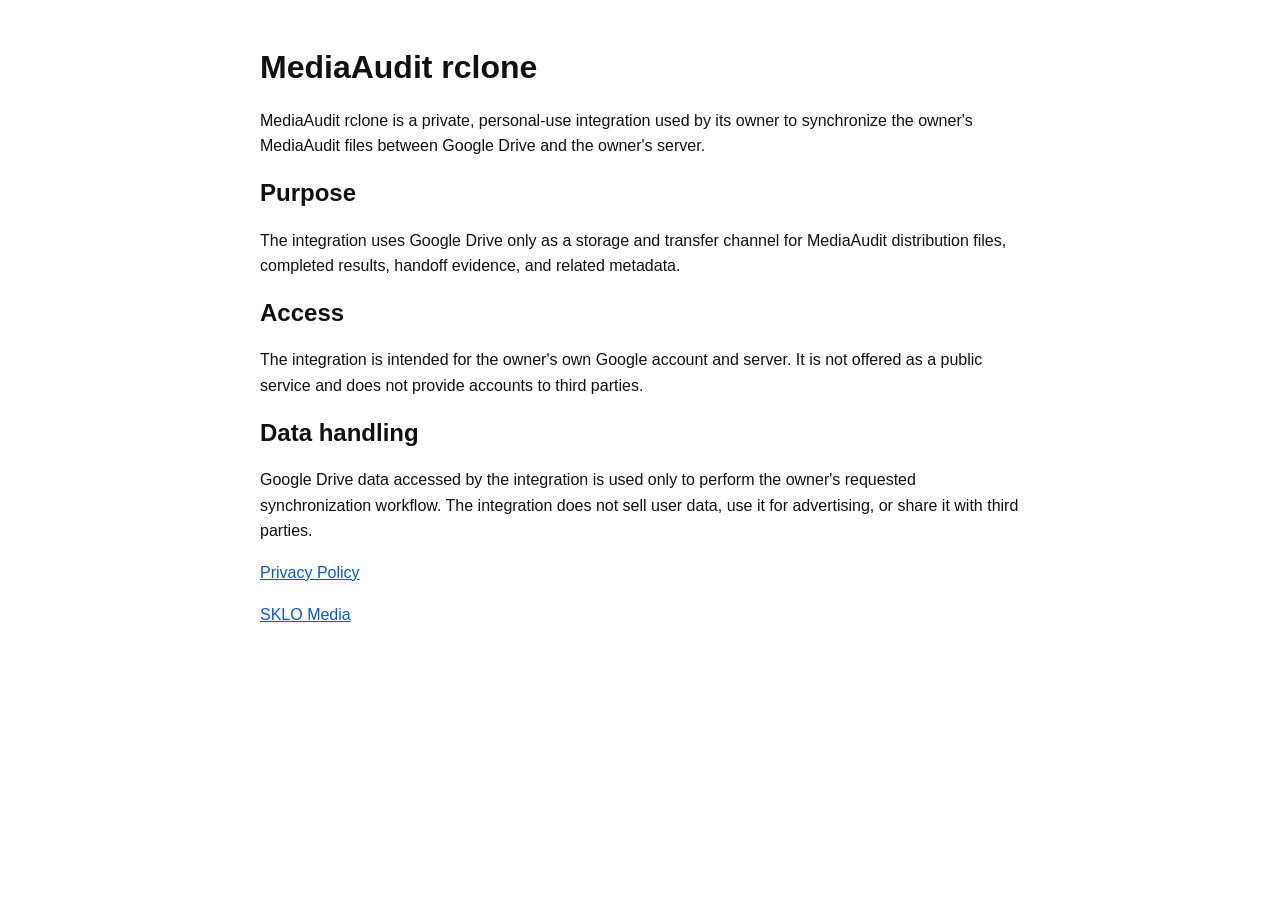
==== mediaaudit/index.html @ 5c8bb07a "Add MediaAudit OAuth disclosure page" ====
<!doctype html>
<html lang="en">
<head>
  <meta charset="utf-8">
  <meta name="viewport" content="width=device-width, initial-scale=1">
  <title>MediaAudit rclone</title>
  <meta name="description" content="OAuth disclosure page for the personal MediaAudit rclone integration.">
  <style>
    body{font-family:-apple-system,BlinkMacSystemFont,"Segoe UI",sans-serif;max-width:760px;margin:48px auto;padding:0 20px;line-height:1.6;color:#111}
    h1,h2{line-height:1.2} a{color:#0b57d0} code{background:#f2f2f2;padding:2px 5px;border-radius:4px}
  </style>
</head>
<body>
  <h1>MediaAudit rclone</h1>
  <p>MediaAudit rclone is a private, personal-use integration used by its owner to synchronize the owner's MediaAudit files between Google Drive and the owner's server.</p>

  <h2>Purpose</h2>
  <p>The integration uses Google Drive only as a storage and transfer channel for MediaAudit distribution files, completed results, handoff evidence, and related metadata.</p>

  <h2>Access</h2>
  <p>The integration is intended for the owner's own Google account and server. It is not offered as a public service and does not provide accounts to third parties.</p>

  <h2>Data handling</h2>
  <p>Google Drive data accessed by the integration is used only to perform the owner's requested synchronization workflow. The integration does not sell user data, use it for advertising, or share it with third parties.</p>

  <p><a href="./privacy.html">Privacy Policy</a></p>
  <p><a href="../">SKLO Media</a></p>
</body>
</html>
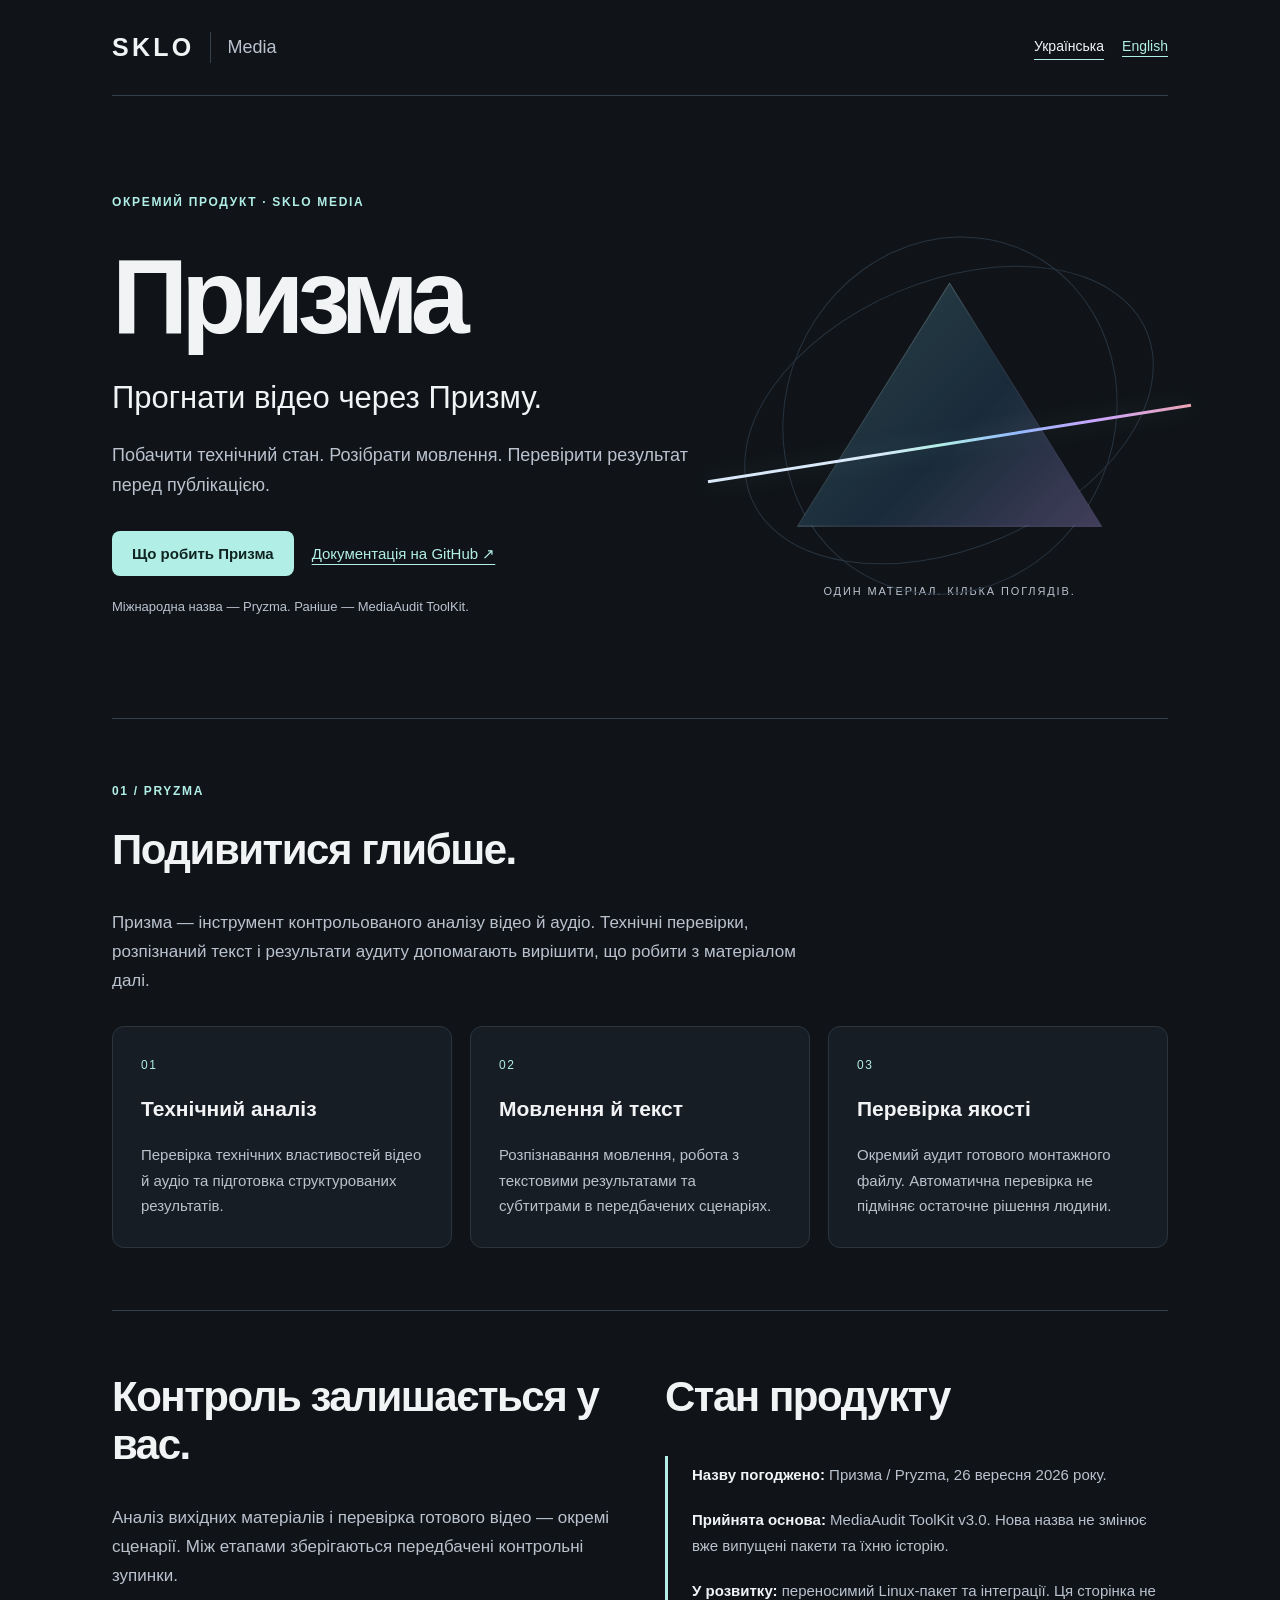
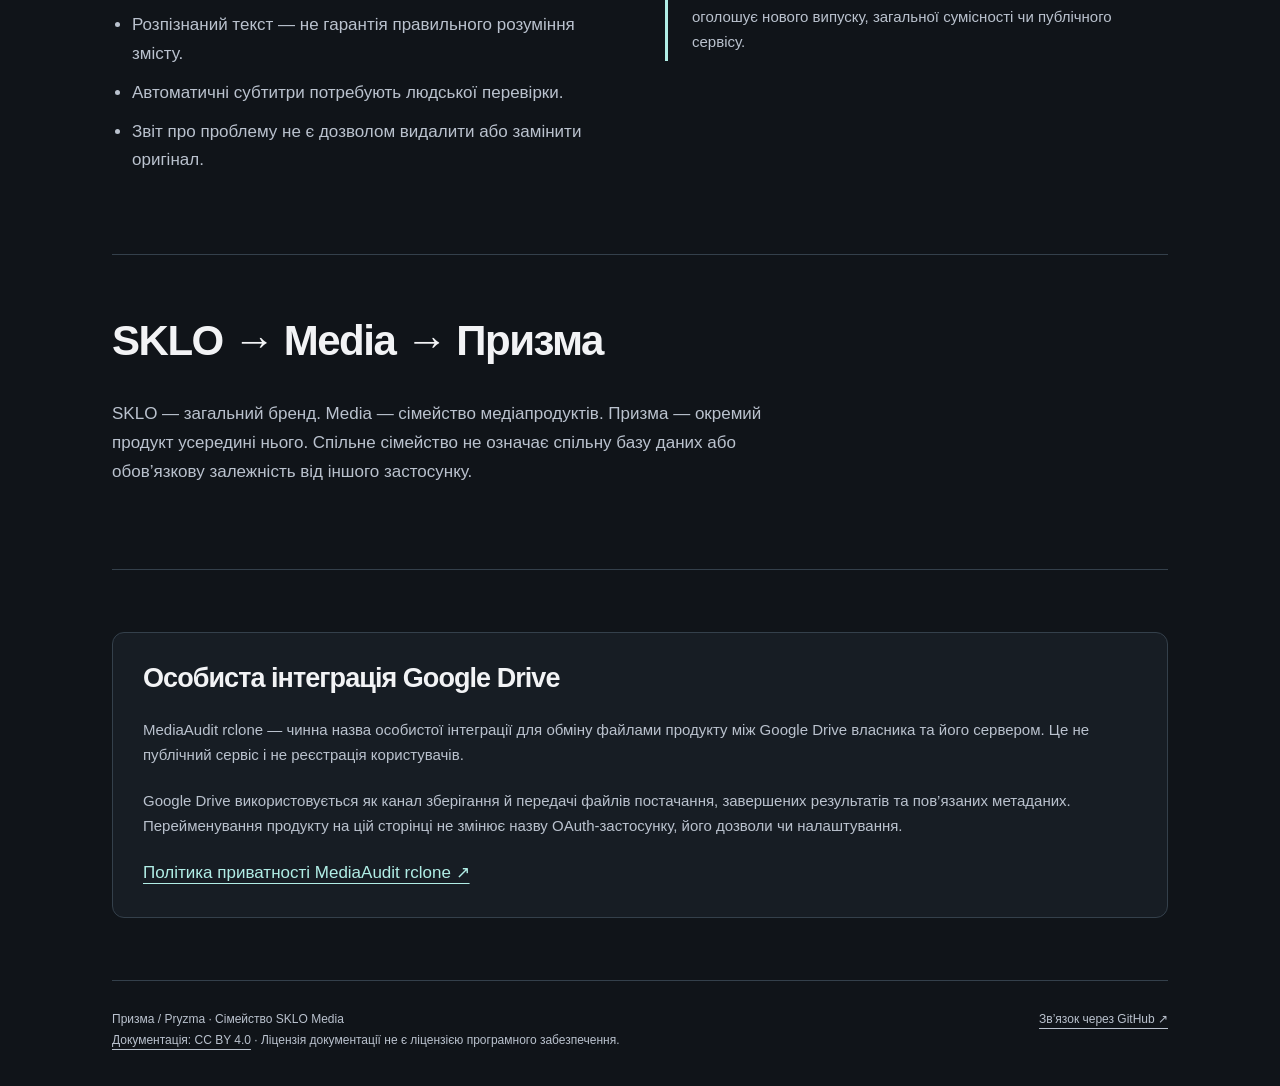
==== commit f82c2986: "docs(pryzma): publish Ukrainian-first product presentation" ====
--- a/mediaaudit/index.html
+++ b/mediaaudit/index.html
@@ -1,29 +1,32 @@
 <!doctype html>
-<html lang="en">
+<html lang="uk">
 <head>
-  <meta charset="utf-8">
-  <meta name="viewport" content="width=device-width, initial-scale=1">
-  <title>MediaAudit rclone</title>
-  <meta name="description" content="OAuth disclosure page for the personal MediaAudit rclone integration.">
-  <style>
-    body{font-family:-apple-system,BlinkMacSystemFont,"Segoe UI",sans-serif;max-width:760px;margin:48px auto;padding:0 20px;line-height:1.6;color:#111}
-    h1,h2{line-height:1.2} a{color:#0b57d0} code{background:#f2f2f2;padding:2px 5px;border-radius:4px}
-  </style>
+<meta charset="utf-8">
+<meta name="viewport" content="width=device-width, initial-scale=1">
+<meta name="description" content="Призма (Pryzma) — продукт SKLO Media для технічного аналізу й перевірки якості відео та аудіо. Раніше — MediaAudit ToolKit.">
+<meta name="theme-color" content="#101419">
+<title>Призма — аналіз відео та аудіо · SKLO Media</title>
+<link rel="stylesheet" href="./pryzma.css">
+<link rel="alternate" hreflang="uk" href="./index.html">
+<link rel="alternate" hreflang="en" href="./en.html">
 </head>
 <body>
-  <h1>MediaAudit rclone</h1>
-  <p>MediaAudit rclone is a private, personal-use integration used by its owner to synchronize the owner's MediaAudit files between Google Drive and the owner's server.</p>
-
-  <h2>Purpose</h2>
-  <p>The integration uses Google Drive only as a storage and transfer channel for MediaAudit distribution files, completed results, handoff evidence, and related metadata.</p>
-
-  <h2>Access</h2>
-  <p>The integration is intended for the owner's own Google account and server. It is not offered as a public service and does not provide accounts to third parties.</p>
-
-  <h2>Data handling</h2>
-  <p>Google Drive data accessed by the integration is used only to perform the owner's requested synchronization workflow. The integration does not sell user data, use it for advertising, or share it with third parties.</p>
-
-  <p><a href="./privacy.html">Privacy Policy</a></p>
-  <p><a href="../">SKLO Media</a></p>
+<a class="skip" href="#main">Перейти до змісту</a>
+<div class="wrap">
+<header class="top"><a class="brand" href="../" aria-label="SKLO Media"><strong>SKLO</strong><span>Media</span></a><nav class="langs" aria-label="Мова сторінки"><a href="./index.html" lang="uk" hreflang="uk" aria-current="page">Українська</a><a href="./en.html" lang="en" hreflang="en">English</a></nav></header>
+<main id="main">
+<section class="hero" aria-labelledby="product-name">
+<div><p class="eyebrow">Окремий продукт · SKLO Media</p><h1 id="product-name">Призма</h1><p class="tagline">Прогнати відео через Призму.</p><p class="lede">Побачити технічний стан. Розібрати мовлення. Перевірити результат перед публікацією.</p><div class="actions"><a class="button" href="#capabilities">Що робить Призма</a><a class="secondary" href="https://github.com/djbvs72rmk-jpg/SKLO-Media/blob/main/docs/products/MEDIAAUDIT.md">Документація на GitHub ↗</a></div><p class="note">Міжнародна назва — Pryzma. Раніше — MediaAudit ToolKit.</p></div>
+<div class="visual" aria-hidden="true"><div class="prism"></div><div class="beam"></div><span class="visual-label">Один матеріал. Кілька поглядів.</span></div>
+</section>
+<section class="section" id="capabilities" aria-labelledby="capabilities-title"><p class="eyebrow">01 / PRYZMA</p><h2 id="capabilities-title">Подивитися глибше.</h2><p class="section-intro">Призма — інструмент контрольованого аналізу відео й аудіо. Технічні перевірки, розпізнаний текст і результати аудиту допомагають вирішити, що робити з матеріалом далі.</p><div class="grid"><article class="card"><span class="number">01</span><h3>Технічний аналіз</h3><p>Перевірка технічних властивостей відео й аудіо та підготовка структурованих результатів.</p></article>
+<article class="card"><span class="number">02</span><h3>Мовлення й текст</h3><p>Розпізнавання мовлення, робота з текстовими результатами та субтитрами в передбачених сценаріях.</p></article>
+<article class="card"><span class="number">03</span><h3>Перевірка якості</h3><p>Окремий аудит готового монтажного файлу. Автоматична перевірка не підміняє остаточне рішення людини.</p></article></div></section>
+<section class="section split"><div><h2>Контроль залишається у вас.</h2><p>Аналіз вихідних матеріалів і перевірка готового відео — окремі сценарії. Між етапами зберігаються передбачені контрольні зупинки.</p><ul class="list"><li>Розпізнаний текст — не гарантія правильного розуміння змісту.</li><li>Автоматичні субтитри потребують людської перевірки.</li><li>Звіт про проблему не є дозволом видалити або замінити оригінал.</li></ul></div><div><h2>Стан продукту</h2><div class="status"><p><strong>Назву погоджено:</strong> Призма / Pryzma, 26 вересня 2026 року.</p><p><strong>Прийнята основа:</strong> MediaAudit ToolKit v3.0. Нова назва не змінює вже випущені пакети та їхню історію.</p><p><strong>У розвитку:</strong> переносимий Linux-пакет та інтеграції. Ця сторінка не оголошує нового випуску, загальної сумісності чи публічного сервісу.</p></div></div></section>
+<section class="section"><h2>SKLO → Media → Призма</h2><p class="section-intro">SKLO — загальний бренд. Media — сімейство медіапродуктів. Призма — окремий продукт усередині нього. Спільне сімейство не означає спільну базу даних або обов’язкову залежність від іншого застосунку.</p></section>
+<section class="section" id="integration"><div class="integration"><h2>Особиста інтеграція Google Drive</h2><p>MediaAudit rclone — чинна назва особистої інтеграції для обміну файлами продукту між Google Drive власника та його сервером. Це не публічний сервіс і не реєстрація користувачів.</p><p>Google Drive використовується як канал зберігання й передачі файлів постачання, завершених результатів та пов’язаних метаданих. Перейменування продукту на цій сторінці не змінює назву OAuth-застосунку, його дозволи чи налаштування.</p><a href="./privacy.html">Політика приватності MediaAudit rclone ↗</a></div></section>
+</main>
+<footer class="footer"><div><p>Призма / Pryzma · Сімейство SKLO Media</p><p><a href="https://github.com/djbvs72rmk-jpg/SKLO-Media/blob/main/LICENSE-DOCS.md">Документація: CC BY 4.0</a> · Ліцензія документації не є ліцензією програмного забезпечення.</p></div><a href="https://github.com/djbvs72rmk-jpg/SKLO-Media/issues">Зв’язок через GitHub ↗</a></footer>
+</div>
 </body>
 </html>
--- a/mediaaudit/pryzma.css
+++ b/mediaaudit/pryzma.css
@@ -0,0 +1,7 @@
+/* Pryzma public presentation. No external fonts, scripts or tracking. */
+:root{color-scheme:dark;--bg:#101419;--panel:#171d24;--text:#f2f3f5;--muted:#bac2ce;--line:#34404b;--accent:#b1eee6;--max:1120px}
+*{box-sizing:border-box}html{scroll-behavior:smooth}body{margin:0;background:var(--bg);color:var(--text);font:17px/1.7 -apple-system,BlinkMacSystemFont,"Segoe UI",sans-serif}a{color:var(--accent);text-underline-offset:5px}a:hover{text-decoration-thickness:2px}a:focus-visible,summary:focus-visible{outline:3px solid var(--accent);outline-offset:6px}h1,h2,h3,p{margin-top:0}h1,h2,h3{line-height:1.15}h2{font-size:clamp(28px,4vw,42px);font-weight:650;letter-spacing:-.035em}h3{font-size:21px;font-weight:600}p{margin-bottom:20px}code{font-size:.86em;color:#d8e3f2;overflow-wrap:anywhere}.wrap{max-width:var(--max);margin:auto;padding:0 32px}.skip{position:absolute;top:-100px;left:20px;padding:8px 16px;background:var(--text);color:var(--bg);z-index:3}.skip:focus{top:10px}.top{display:flex;align-items:center;justify-content:space-between;gap:24px;min-height:96px;border-bottom:1px solid var(--line)}.brand{text-decoration:none;color:var(--text);display:flex;align-items:center;gap:16px}.brand strong{font-size:25px;letter-spacing:.13em}.brand span{border-left:1px solid var(--line);padding-left:16px;font-size:18px;color:var(--muted)}.langs{display:flex;gap:18px;font-size:14px}.langs [aria-current]{color:var(--text);text-decoration:none;border-bottom:1px solid var(--accent)}.hero{display:grid;grid-template-columns:1.15fr .85fr;align-items:center;gap:28px;padding:96px 0 80px}.eyebrow{color:var(--accent);letter-spacing:.14em;text-transform:uppercase;font-size:12px;font-weight:650;margin-bottom:24px}.hero h1{font-size:clamp(60px,9vw,106px);letter-spacing:-.065em;margin-bottom:18px;font-weight:650}.tagline{font-size:clamp(22px,3vw,31px);line-height:1.4;max-width:620px}.lede{color:var(--muted);max-width:590px;font-size:18px}.actions{display:flex;flex-wrap:wrap;align-items:center;gap:18px;margin:30px 0 20px}.button{display:inline-block;background:var(--accent);color:#102522;padding:10px 20px;border-radius:8px;text-decoration:none;font-size:15px;font-weight:650}.secondary{font-size:15px}.note{color:var(--muted);font-size:13px}.visual{position:relative;aspect-ratio:1.15;display:grid;place-items:center;isolation:isolate}.visual:before{content:"";position:absolute;width:98%;height:70%;border:1px solid #27333f;border-radius:50%;transform:rotate(-23deg)}.visual:after{content:"";position:absolute;width:75%;height:95%;border:1px solid #27333f;border-radius:50%;transform:rotate(23deg)}.prism{position:relative;width:70%;height:70%;clip-path:polygon(50% 0,100% 92%,0 92%);background:linear-gradient(130deg,#b1eee690,#7997bc40 47%,#b6a4f950);z-index:1}.prism:before{content:"";position:absolute;inset:2px;clip-path:polygon(50% 0,100% 92%,0 92%);background:linear-gradient(135deg,#2c4348,#192b3a 55%,#453f5d)}.beam{position:absolute;width:112%;height:3px;left:-6%;top:57%;background:linear-gradient(90deg,#dae9f9 0 35%,#b1eee6 48%,#94baff 64%,#c8a5ff 80%,#eda5b3);transform:rotate(-9deg);z-index:2;box-shadow:0 0 24px #b1eee635}.visual-label{position:absolute;bottom:4px;left:0;right:0;text-align:center;color:var(--muted);font-size:11px;letter-spacing:.17em;text-transform:uppercase}.section{border-top:1px solid var(--line);padding:62px 0}.section-intro{max-width:690px;color:var(--muted)}.grid{display:grid;grid-template-columns:repeat(3,1fr);gap:18px;margin-top:30px}.card{background:var(--panel);padding:28px;border:1px solid #2b353f;border-radius:12px}.card p{font-size:15px;color:var(--muted);margin:0}.number{color:var(--accent);font-size:12px;letter-spacing:.13em;margin-bottom:22px;display:block}.split{display:grid;grid-template-columns:1fr 1fr;gap:50px}.split p{color:var(--muted)}.list{padding-left:20px;color:var(--muted)}.list li{margin:10px 0}.status{border-left:3px solid var(--accent);padding:6px 0 6px 24px}.status p{font-size:15px}.status strong{color:var(--text)}.status p:last-child{margin:0}.integration{background:var(--panel);border:1px solid var(--line);border-radius:12px;padding:30px}.integration h2{font-size:27px}.integration p{font-size:15px;color:var(--muted)}.footer{border-top:1px solid var(--line);padding:28px 0 36px;font-size:12px;color:var(--muted);display:flex;justify-content:space-between;gap:24px;flex-wrap:wrap}.footer p{margin:0}.footer a{color:var(--muted)}
+@media(max-width:760px){.wrap{padding:0 22px}.top{min-height:82px;gap:12px}.brand{gap:10px}.brand strong{font-size:21px}.brand span{padding-left:10px;font-size:16px}.langs{gap:10px;font-size:12px}.hero{grid-template-columns:1fr;padding:52px 0 44px;gap:10px}.hero h1{font-size:74px}.visual{max-width:340px;width:90%;justify-self:center;aspect-ratio:1.55}.visual-label{bottom:-4px}.grid,.split{grid-template-columns:1fr;gap:16px}.card{padding:24px}.number{margin-bottom:14px}.section{padding:42px 0}.split{gap:28px}.integration{padding:24px}.footer{gap:12px}}
+@media(max-width:380px){.wrap{padding:0 16px}.hero h1{font-size:64px}.brand span{font-size:14px}.langs{font-size:11px;gap:8px}}
+@media(prefers-reduced-motion:reduce){html{scroll-behavior:auto}}
+@media print{body{background:#fff;color:#111}.visual,.actions,.langs{display:none}.hero,.section{padding:20px 0}.grid,.split{display:block}.card,.integration{background:#fff;color:#111;break-inside:avoid}.lede,.note,.card p,.split p,.list,.integration p,.footer,.section-intro{color:#333}.status strong{color:#111}a{color:#111}.hero h1{font-size:56px}}
